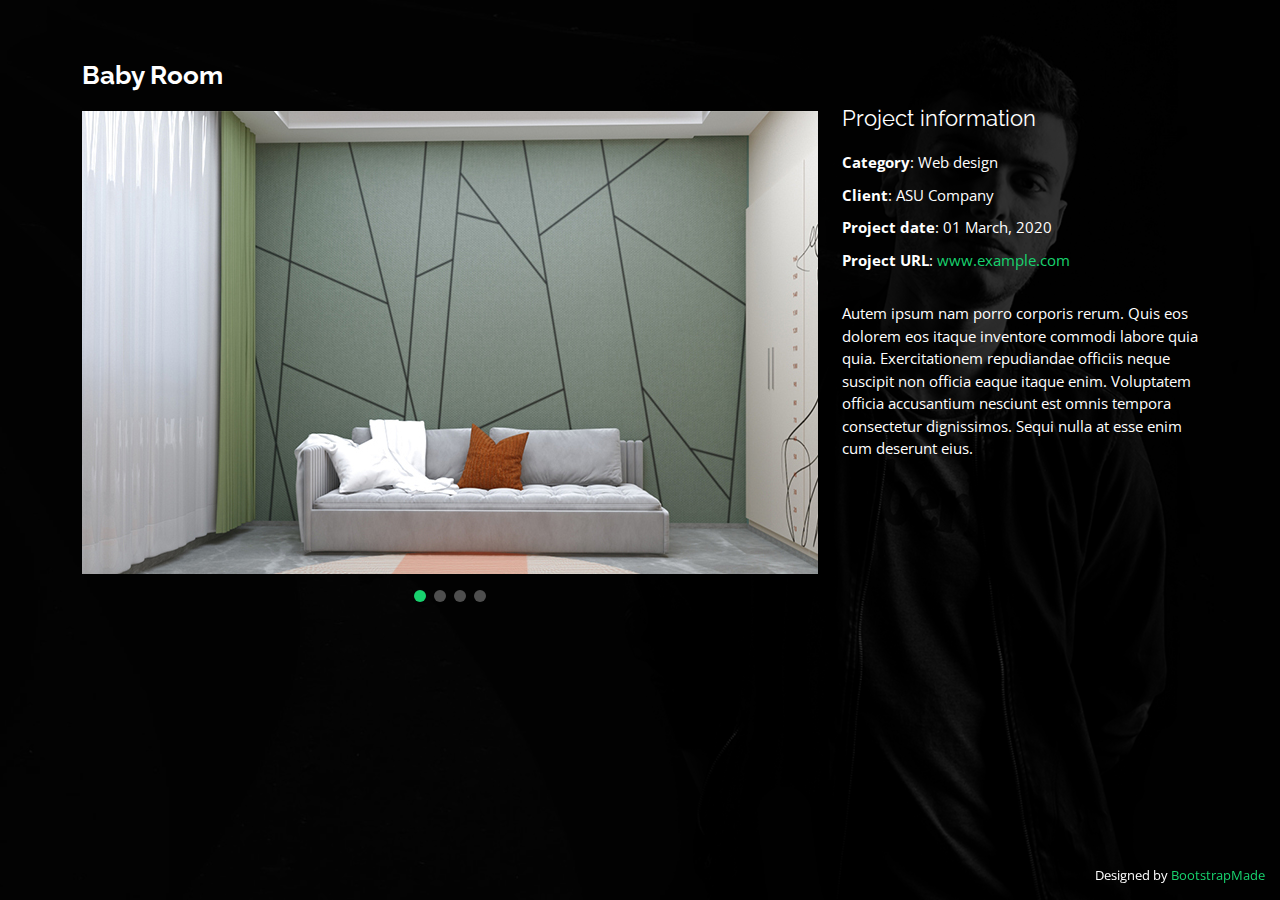
==== babyroom-details.html @ 5a6fd980 "about" ====
<!DOCTYPE html>
<html lang="en">

<head>
  <meta charset="utf-8">
  <meta content="width=device-width, initial-scale=1.0" name="viewport">

  <title>Portfolio Details - Personal Bootstrap Template</title>
  <meta content="" name="description">
  <meta content="" name="keywords">

  <!-- Favicons -->
  <link href="assets/img/favicon.png" rel="icon">
  <link href="assets/img/apple-touch-icon.png" rel="apple-touch-icon">

  <!-- Google Fonts -->
  <link href="https://fonts.googleapis.com/css?family=Open+Sans:300,300i,400,400i,600,600i,700,700i|Raleway:300,300i,400,400i,500,500i,600,600i,700,700i|Poppins:300,300i,400,400i,500,500i,600,600i,700,700i" rel="stylesheet">

  <!-- Vendor CSS Files -->
  <link href="assets/vendor/bootstrap/css/bootstrap.min.css" rel="stylesheet">
  <link href="assets/vendor/bootstrap-icons/bootstrap-icons.css" rel="stylesheet">
  <link href="assets/vendor/boxicons/css/boxicons.min.css" rel="stylesheet">
  <link href="assets/vendor/glightbox/css/glightbox.min.css" rel="stylesheet">
  <link href="assets/vendor/remixicon/remixicon.css" rel="stylesheet">
  <link href="assets/vendor/swiper/swiper-bundle.min.css" rel="stylesheet">

  <!-- Template Main CSS File -->
  <link href="assets/css/style.css" rel="stylesheet">

  <!-- =======================================================
  * Template Name: Personal - v4.7.0
  * Template URL: https://bootstrapmade.com/personal-free-resume-bootstrap-template/
  * Author: BootstrapMade.com
  * License: https://bootstrapmade.com/license/
  ======================================================== -->
</head>

<body>

  <main id="main">

    <!-- ======= Portfolio Details ======= -->
    <div id="portfolio-details" class="portfolio-details">
      <div class="container">

        <div class="row">

          <div class="col-lg-8">
            <h2 class="portfolio-title">Baby Room</h2>

            <div class="portfolio-details-slider swiper">
              <div class="swiper-wrapper align-items-center">

                <div class="swiper-slide">
                  <img src="assets\img\baby-room\2.jpg" alt="">
                </div>

                <div class="swiper-slide">
                  <img src="assets\img\baby-room\3.jpg" alt="">
                </div>

                <div class="swiper-slide">
                  <img src="assets\img\baby-room\34- copie.jpg" alt="">
                </div>

                <div class="swiper-slide">
                    <img src="assets\img\baby-room\BED .jpg" alt="">
                  </div>
  
                 

              </div>
              <div class="swiper-pagination"></div>
            </div>

          </div>

          <div class="col-lg-4 portfolio-info">
            <h3>Project information</h3>
            <ul>
              <li><strong>Category</strong>: Web design</li>
              <li><strong>Client</strong>: ASU Company</li>
              <li><strong>Project date</strong>: 01 March, 2020</li>
              <li><strong>Project URL</strong>: <a href="#">www.example.com</a></li>
            </ul>

            <p>
              Autem ipsum nam porro corporis rerum. Quis eos dolorem eos itaque inventore commodi labore quia quia. Exercitationem repudiandae officiis neque suscipit non officia eaque itaque enim. Voluptatem officia accusantium nesciunt est omnis tempora consectetur dignissimos. Sequi nulla at esse enim cum deserunt eius.
            </p>
          </div>

        </div>

      </div>
    </div><!-- End Portfolio Details -->

  </main><!-- End #main -->

  <div class="credits">
    <!-- All the links in the footer should remain intact. -->
    <!-- You can delete the links only if you purchased the pro version. -->
    <!-- Licensing information: https://bootstrapmade.com/license/ -->
    <!-- Purchase the pro version with working PHP/AJAX contact form: https://bootstrapmade.com/personal-free-resume-bootstrap-template/ -->
    Designed by <a href="https://bootstrapmade.com/">BootstrapMade</a>
  </div>

  <!-- Vendor JS Files -->
  <script src="assets/vendor/purecounter/purecounter.js"></script>
  <script src="assets/vendor/bootstrap/js/bootstrap.bundle.min.js"></script>
  <script src="assets/vendor/glightbox/js/glightbox.min.js"></script>
  <script src="assets/vendor/isotope-layout/isotope.pkgd.min.js"></script>
  <script src="assets/vendor/swiper/swiper-bundle.min.js"></script>
  <script src="assets/vendor/waypoints/noframework.waypoints.js"></script>
  <script src="assets/vendor/php-email-form/validate.js"></script>

  <!-- Template Main JS File -->
  <script src="assets/js/main.js"></script>

</body>

</html>
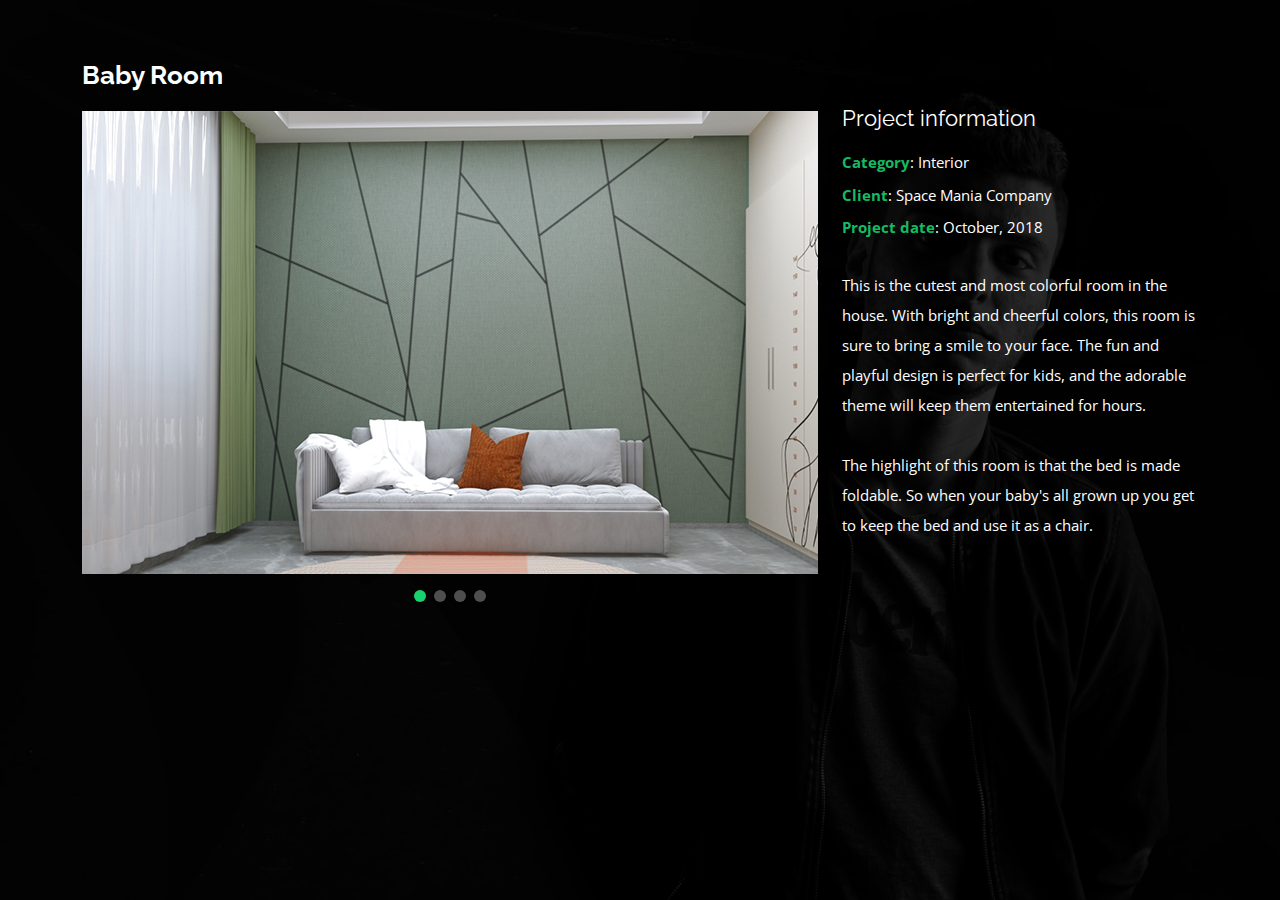
==== commit d9bdd81a: "portfolio done" ====
--- a/babyroom-details.html
+++ b/babyroom-details.html
@@ -5,7 +5,7 @@
   <meta charset="utf-8">
   <meta content="width=device-width, initial-scale=1.0" name="viewport">
 
-  <title>Portfolio Details - Personal Bootstrap Template</title>
+  <title>Portfolio Details - Nadhem Mokded</title>
   <meta content="" name="description">
   <meta content="" name="keywords">
 
@@ -78,14 +78,18 @@
           <div class="col-lg-4 portfolio-info">
             <h3>Project information</h3>
             <ul>
-              <li><strong>Category</strong>: Web design</li>
-              <li><strong>Client</strong>: ASU Company</li>
-              <li><strong>Project date</strong>: 01 March, 2020</li>
-              <li><strong>Project URL</strong>: <a href="#">www.example.com</a></li>
+              <li><strong>Category</strong>: Interior</li>
+              <li><strong>Client</strong>: Space Mania Company</li>
+              <li><strong>Project date</strong>: October, 2018</li>
             </ul>
 
             <p>
-              Autem ipsum nam porro corporis rerum. Quis eos dolorem eos itaque inventore commodi labore quia quia. Exercitationem repudiandae officiis neque suscipit non officia eaque itaque enim. Voluptatem officia accusantium nesciunt est omnis tempora consectetur dignissimos. Sequi nulla at esse enim cum deserunt eius.
+              This is the cutest and most colorful room in the house. With bright and cheerful colors, 
+              this room is sure to bring a smile to your face. The fun and playful design is perfect 
+              for kids, and the adorable theme will keep them entertained for hours.
+              <br/><br/>
+              The highlight of this room is that the bed is made foldable. So when your baby's all
+               grown up you get to keep the bed and use it as a chair.
             </p>
           </div>
 
@@ -95,14 +99,6 @@
     </div><!-- End Portfolio Details -->
 
   </main><!-- End #main -->
-
-  <div class="credits">
-    <!-- All the links in the footer should remain intact. -->
-    <!-- You can delete the links only if you purchased the pro version. -->
-    <!-- Licensing information: https://bootstrapmade.com/license/ -->
-    <!-- Purchase the pro version with working PHP/AJAX contact form: https://bootstrapmade.com/personal-free-resume-bootstrap-template/ -->
-    Designed by <a href="https://bootstrapmade.com/">BootstrapMade</a>
-  </div>
 
   <!-- Vendor JS Files -->
   <script src="assets/vendor/purecounter/purecounter.js"></script>
--- a/assets/css/style.css
+++ b/assets/css/style.css
@@ -32,6 +32,14 @@
   }
 }
 
+.material-symbols-outlined {
+  font-variation-settings:
+    'FILL' 0,
+    'wght' 400,
+    'GRAD' 0,
+    'opsz' 48
+}
+
 a {
   color: #18d26e;
   text-decoration: none;
@@ -83,6 +91,48 @@
   color: #fff;
   border-bottom: 2px solid #18d26e;
   padding-bottom: 6px;
+}
+#header h2 span:after {
+  content: "";
+  line-height: 50px;
+  animation: typeTest 2s linear infinite;
+  animation-fill-mode: forwards;
+}
+
+@keyframes typeTest {
+  from {
+    content: " ";
+  }
+  10% {
+    content: "3";
+  }
+  20% {
+    content: "3D ";
+  }
+  30% {
+    content: "3D A";
+  }
+  40% {
+    content: "3D Ar"
+  }
+  50% {
+    content: "3D Art"
+  }
+  60% {
+    content: "3D Arti"
+  }
+  70% {
+    content: "3D Artis"
+  }
+  80% {
+    content: "3D Artist"
+  }
+  90% {
+    content: "3D Artist"
+  }
+  100% {
+    content: "3D Artist"
+  }
 }
 #header img {
   padding: 0;
@@ -125,6 +175,8 @@
     align-items: center;
   }
 }
+
+
 
 /* Header Top */
 #header.header-top {
@@ -470,6 +522,7 @@
   line-height: 1;
   font-size: 16px;
   color: #fff;
+  padding-left:20px;
 }
 .interests .icon-box:hover {
   background: rgba(255, 255, 255, 0.12);
@@ -483,7 +536,7 @@
 }
 .testimonials .testimonial-item {
   box-sizing: content-box;
-  min-height: 320px;
+  height: 360px;
 }
 .testimonials .testimonial-item .testimonial-img {
   width: 90px;
@@ -521,13 +574,16 @@
 }
 .testimonials .testimonial-item p {
   font-style: italic;
-  margin: 0 15px 0 15px;
+  margin: 0px 15px 0 15px;
   padding: 20px 20px 60px 20px;
   background: rgba(255, 255, 255, 0.1);
   position: relative;
   border-radius: 6px;
   position: relative;
   z-index: 1;
+  text-align: center;
+  line-height: 2;
+  height: 235px;
 }
 .testimonials .swiper-pagination {
   margin-top: 20px;
@@ -623,6 +679,10 @@
   color: #fff;
   font-size: 28px;
 }
+.services .icon-box .icon span {
+  color: #fff;
+  font-size: 36px;
+}
 .services .icon-box .icon::before {
   position: absolute;
   content: "";
@@ -656,6 +716,9 @@
   background: #fff;
 }
 .services .icon-box:hover .icon i {
+  color: #18d26e;
+}
+.services .icon-box:hover .icon span {
   color: #18d26e;
 }
 .services .icon-box:hover .icon::before {
@@ -816,6 +879,7 @@
   top: 0;
   bottom: 0;
   overflow-y: auto;
+  
 }
 .portfolio-details .container {
   padding-top: 20px;
@@ -838,6 +902,14 @@
   list-style: none;
   padding: 0;
   font-size: 15px;
+
+}
+.portfolio-details .portfolio-info ul strong{
+  list-style: none;
+  padding: 0;
+  font-size: 15px;
+  color:#15bb62;
+
 }
 .portfolio-details .portfolio-info ul li + li {
   margin-top: 10px;
@@ -845,6 +917,7 @@
 .portfolio-details .portfolio-info p {
   font-size: 15px;
   padding: 15px 0 0 0;
+  line-height: 2;
 }
 @media (max-width: 992px) {
   .portfolio-details .portfolio-info {
@@ -987,6 +1060,7 @@
 }
 .contact .php-email-form button[type=submit]:hover {
   background: #15bb62;
+  border: 0;
 }
 @-webkit-keyframes animate-loading {
   0% {
